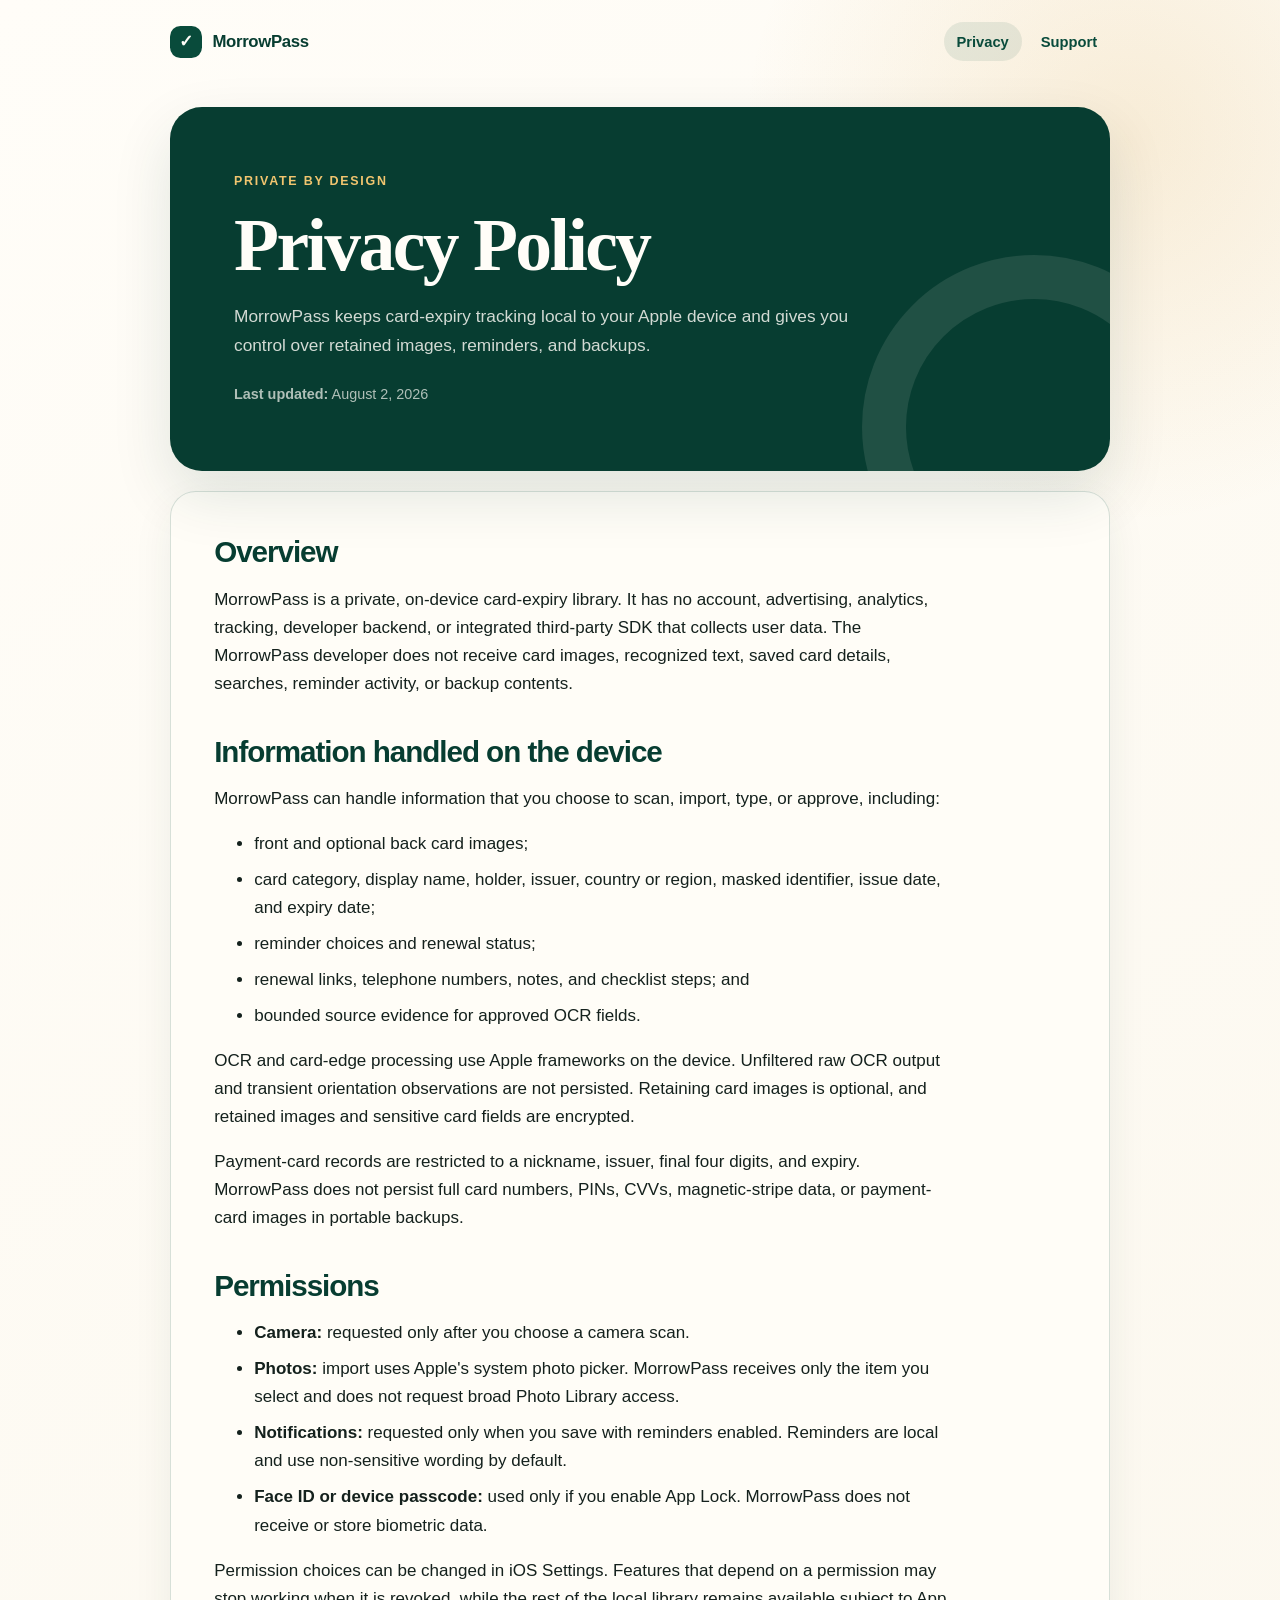
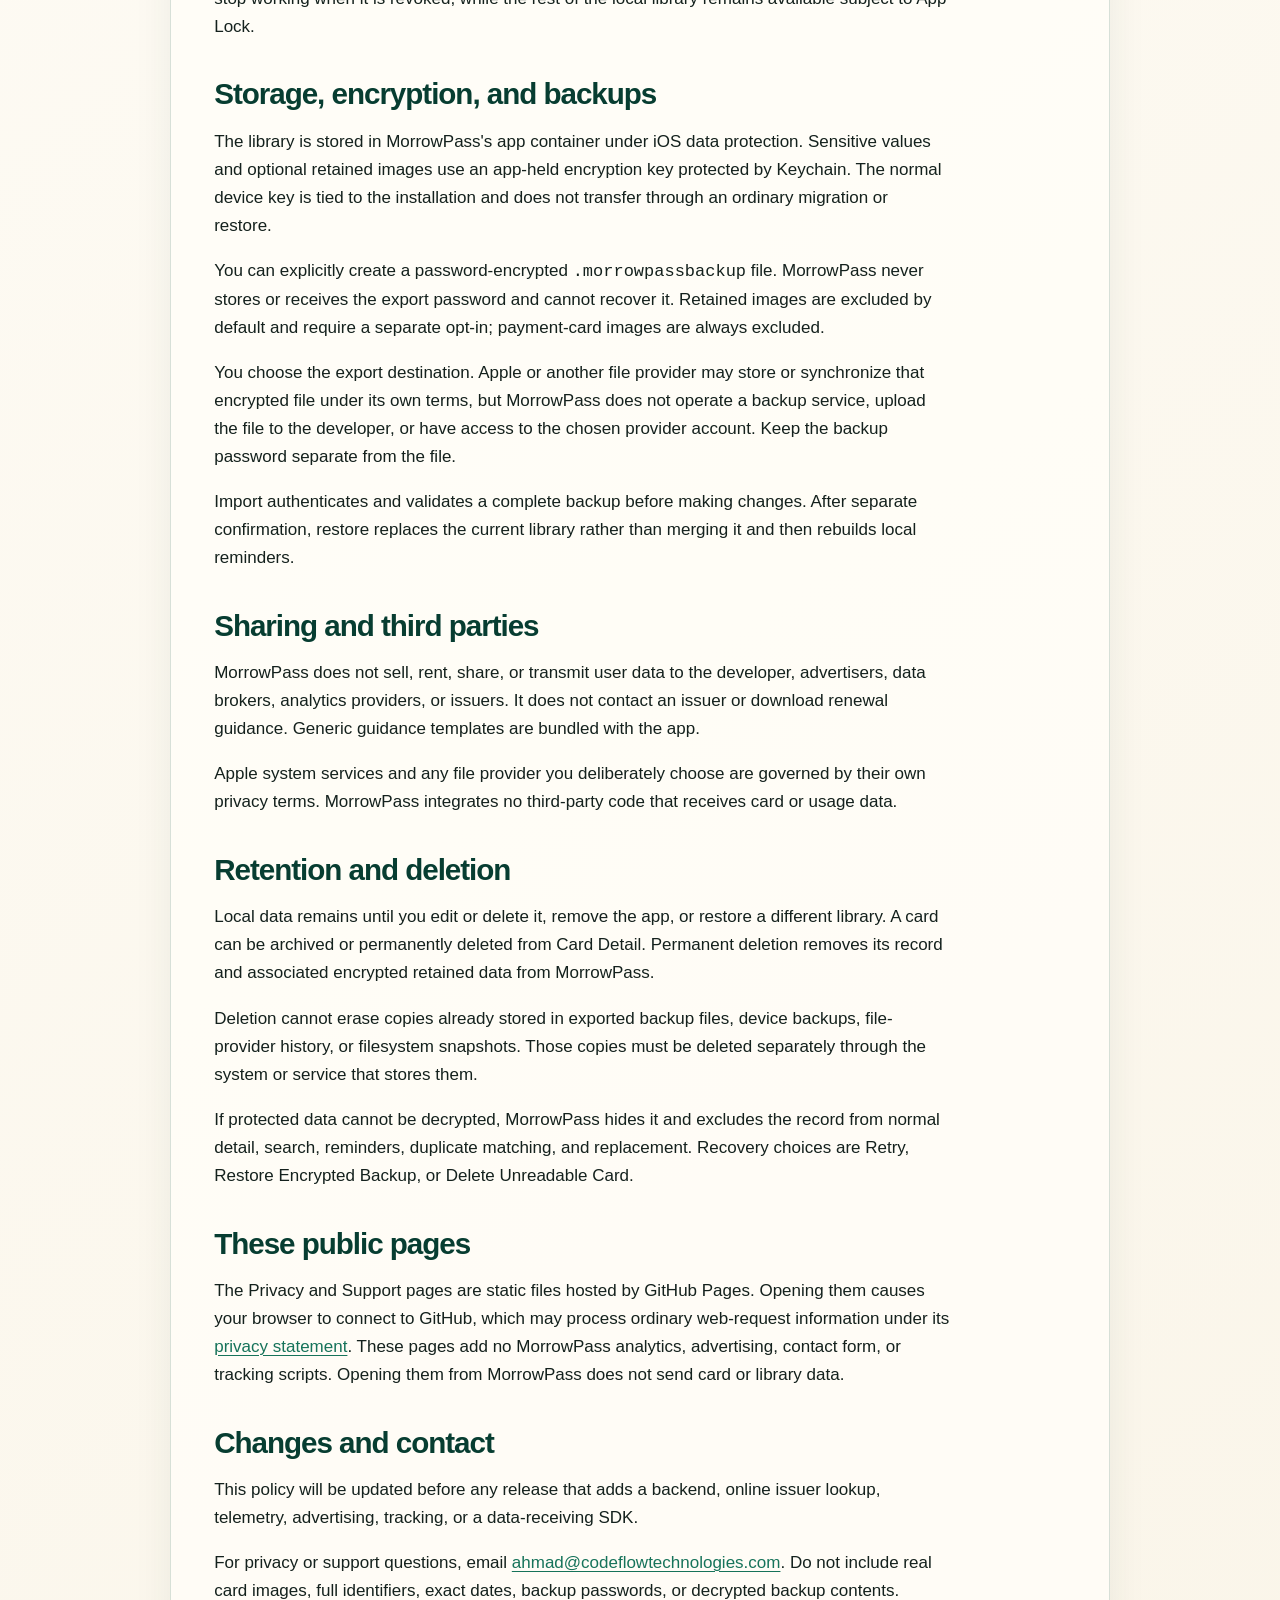
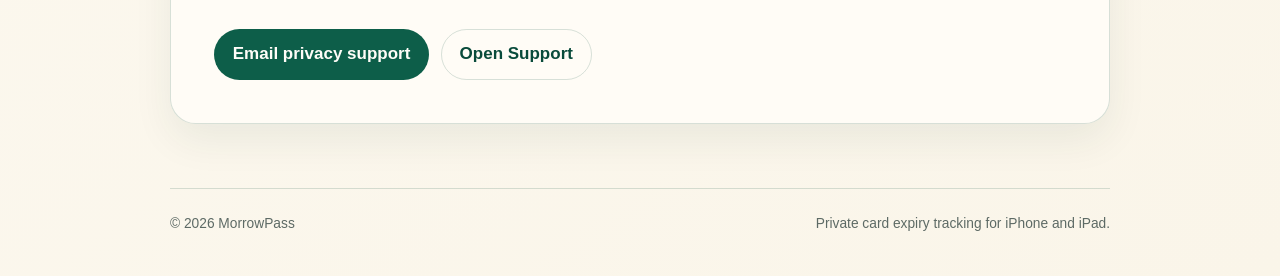
==== privacy.html @ 3c0a3bdc "Publish MorrowPass privacy and support pages" ====
<!doctype html>
<html lang="en">
  <head>
    <meta charset="utf-8" />
    <meta name="viewport" content="width=device-width, initial-scale=1" />
    <meta name="theme-color" content="#073d31" />
    <meta
      name="description"
      content="How MorrowPass handles card details, images, reminders, encryption, and backups."
    />
    <link rel="canonical" href="https://akouta.github.io/morrowpass-privacy/privacy.html" />
    <link rel="stylesheet" href="styles.css" />
    <meta property="og:type" content="website" />
    <meta property="og:title" content="MorrowPass Privacy Policy" />
    <meta
      property="og:description"
      content="Private, on-device card expiry tracking without accounts, analytics, or tracking."
    />
    <meta property="og:url" content="https://akouta.github.io/morrowpass-privacy/privacy.html" />
    <meta property="og:image" content="https://akouta.github.io/morrowpass-privacy/og.png" />
    <meta name="twitter:card" content="summary_large_image" />
    <title>Privacy Policy — MorrowPass</title>
  </head>
  <body>
    <header class="site-header">
      <a class="brand" href="privacy.html" aria-label="MorrowPass Privacy">
        <span class="brand-mark" aria-hidden="true">✓</span>
        MorrowPass
      </a>
      <nav class="site-nav" aria-label="Legal and support">
        <a href="privacy.html" aria-current="page">Privacy</a>
        <a href="support.html">Support</a>
      </nav>
    </header>

    <main class="shell">
      <section class="hero">
        <p class="eyebrow">Private by design</p>
        <h1>Privacy Policy</h1>
        <p class="hero-copy">
          MorrowPass keeps card-expiry tracking local to your Apple device and
          gives you control over retained images, reminders, and backups.
        </p>
        <p class="meta"><strong>Last updated:</strong> August 2, 2026</p>
      </section>

      <article class="content-card">
        <h2>Overview</h2>
        <p>
          MorrowPass is a private, on-device card-expiry library. It has no
          account, advertising, analytics, tracking, developer backend, or
          integrated third-party SDK that collects user data. The MorrowPass
          developer does not receive card images, recognized text, saved card
          details, searches, reminder activity, or backup contents.
        </p>

        <h2>Information handled on the device</h2>
        <p>MorrowPass can handle information that you choose to scan, import, type, or approve, including:</p>
        <ul>
          <li>front and optional back card images;</li>
          <li>card category, display name, holder, issuer, country or region, masked identifier, issue date, and expiry date;</li>
          <li>reminder choices and renewal status;</li>
          <li>renewal links, telephone numbers, notes, and checklist steps; and</li>
          <li>bounded source evidence for approved OCR fields.</li>
        </ul>
        <p>
          OCR and card-edge processing use Apple frameworks on the device.
          Unfiltered raw OCR output and transient orientation observations are
          not persisted. Retaining card images is optional, and retained images
          and sensitive card fields are encrypted.
        </p>
        <p>
          Payment-card records are restricted to a nickname, issuer, final four
          digits, and expiry. MorrowPass does not persist full card numbers,
          PINs, CVVs, magnetic-stripe data, or payment-card images in portable
          backups.
        </p>

        <h2>Permissions</h2>
        <ul>
          <li><strong>Camera:</strong> requested only after you choose a camera scan.</li>
          <li><strong>Photos:</strong> import uses Apple's system photo picker. MorrowPass receives only the item you select and does not request broad Photo Library access.</li>
          <li><strong>Notifications:</strong> requested only when you save with reminders enabled. Reminders are local and use non-sensitive wording by default.</li>
          <li><strong>Face ID or device passcode:</strong> used only if you enable App Lock. MorrowPass does not receive or store biometric data.</li>
        </ul>
        <p>
          Permission choices can be changed in iOS Settings. Features that
          depend on a permission may stop working when it is revoked, while the
          rest of the local library remains available subject to App Lock.
        </p>

        <h2>Storage, encryption, and backups</h2>
        <p>
          The library is stored in MorrowPass's app container under iOS data
          protection. Sensitive values and optional retained images use an
          app-held encryption key protected by Keychain. The normal device key
          is tied to the installation and does not transfer through an ordinary
          migration or restore.
        </p>
        <p>
          You can explicitly create a password-encrypted
          <code>.morrowpassbackup</code> file. MorrowPass never stores or
          receives the export password and cannot recover it. Retained images
          are excluded by default and require a separate opt-in; payment-card
          images are always excluded.
        </p>
        <p>
          You choose the export destination. Apple or another file provider may
          store or synchronize that encrypted file under its own terms, but
          MorrowPass does not operate a backup service, upload the file to the
          developer, or have access to the chosen provider account. Keep the
          backup password separate from the file.
        </p>
        <p>
          Import authenticates and validates a complete backup before making
          changes. After separate confirmation, restore replaces the current
          library rather than merging it and then rebuilds local reminders.
        </p>

        <h2>Sharing and third parties</h2>
        <p>
          MorrowPass does not sell, rent, share, or transmit user data to the
          developer, advertisers, data brokers, analytics providers, or
          issuers. It does not contact an issuer or download renewal guidance.
          Generic guidance templates are bundled with the app.
        </p>
        <p>
          Apple system services and any file provider you deliberately choose
          are governed by their own privacy terms. MorrowPass integrates no
          third-party code that receives card or usage data.
        </p>

        <h2>Retention and deletion</h2>
        <p>
          Local data remains until you edit or delete it, remove the app, or
          restore a different library. A card can be archived or permanently
          deleted from Card Detail. Permanent deletion removes its record and
          associated encrypted retained data from MorrowPass.
        </p>
        <p>
          Deletion cannot erase copies already stored in exported backup files,
          device backups, file-provider history, or filesystem snapshots. Those
          copies must be deleted separately through the system or service that
          stores them.
        </p>
        <p>
          If protected data cannot be decrypted, MorrowPass hides it and
          excludes the record from normal detail, search, reminders, duplicate
          matching, and replacement. Recovery choices are Retry, Restore
          Encrypted Backup, or Delete Unreadable Card.
        </p>

        <h2>These public pages</h2>
        <p>
          The Privacy and Support pages are static files hosted by GitHub Pages.
          Opening them causes your browser to connect to GitHub, which may
          process ordinary web-request information under its
          <a href="https://docs.github.com/en/site-policy/privacy-policies/github-general-privacy-statement">privacy statement</a>.
          These pages add no MorrowPass analytics, advertising, contact form, or
          tracking scripts. Opening them from MorrowPass does not send card or
          library data.
        </p>

        <h2>Changes and contact</h2>
        <p>
          This policy will be updated before any release that adds a backend,
          online issuer lookup, telemetry, advertising, tracking, or a
          data-receiving SDK.
        </p>
        <p>
          For privacy or support questions, email
          <a href="mailto:ahmad@codeflowtechnologies.com?subject=MorrowPass%20Privacy">ahmad@codeflowtechnologies.com</a>.
          Do not include real card images, full identifiers, exact dates,
          backup passwords, or decrypted backup contents.
        </p>
        <div class="button-row">
          <a class="button" href="mailto:ahmad@codeflowtechnologies.com?subject=MorrowPass%20Privacy">Email privacy support</a>
          <a class="button secondary" href="support.html">Open Support</a>
        </div>
      </article>
    </main>

    <footer class="site-footer">
      <p>© 2026 MorrowPass</p>
      <p>Private card expiry tracking for iPhone and iPad.</p>
    </footer>
  </body>
</html>
---- styles.css ----
:root {
  color-scheme: light dark;
  --forest-950: #073d31;
  --forest-900: #094b3b;
  --forest-800: #0d5e49;
  --forest-700: #16735a;
  --cream-50: #fffdf8;
  --cream-100: #faf5e9;
  --cream-200: #eee5d2;
  --gold-500: #d69b36;
  --ink: #14211d;
  --muted: #5d6a65;
  --line: rgba(9, 75, 59, 0.16);
  --shadow: 0 24px 60px rgba(7, 61, 49, 0.12);
}

* {
  box-sizing: border-box;
}

html {
  scroll-behavior: smooth;
}

body {
  margin: 0;
  background:
    radial-gradient(circle at 88% 4%, rgba(214, 155, 54, 0.16), transparent 24rem),
    linear-gradient(145deg, var(--cream-50), var(--cream-100));
  color: var(--ink);
  font-family: -apple-system, BlinkMacSystemFont, "Segoe UI", sans-serif;
  font-size: 17px;
  line-height: 1.65;
}

a {
  color: var(--forest-700);
  text-underline-offset: 0.18em;
  text-decoration-thickness: 0.08em;
}

a:hover {
  color: var(--forest-900);
}

.site-header,
.site-footer,
.shell {
  width: min(100% - 2rem, 940px);
  margin-inline: auto;
}

.site-header {
  display: flex;
  align-items: center;
  justify-content: space-between;
  gap: 1.5rem;
  padding-block: 1.4rem;
}

.brand {
  display: inline-flex;
  align-items: center;
  gap: 0.65rem;
  color: var(--forest-950);
  font-size: 1.05rem;
  font-weight: 750;
  letter-spacing: -0.02em;
  text-decoration: none;
}

.brand-mark {
  display: grid;
  width: 2rem;
  height: 2rem;
  place-items: center;
  border-radius: 0.65rem;
  background: var(--forest-900);
  color: var(--cream-50);
  font-size: 1.05rem;
}

.site-nav {
  display: flex;
  gap: 0.4rem;
}

.site-nav a {
  border-radius: 999px;
  padding: 0.45rem 0.8rem;
  color: var(--forest-900);
  font-size: 0.92rem;
  font-weight: 650;
  text-decoration: none;
}

.site-nav a[aria-current="page"],
.site-nav a:hover {
  background: rgba(9, 75, 59, 0.09);
}

.shell {
  padding-block: 1.5rem 4rem;
}

.hero {
  overflow: hidden;
  position: relative;
  border-radius: 2rem;
  padding: clamp(2rem, 6vw, 4rem);
  background: var(--forest-950);
  box-shadow: var(--shadow);
  color: var(--cream-50);
}

.hero::after {
  position: absolute;
  width: 16rem;
  height: 16rem;
  right: -6rem;
  bottom: -8rem;
  border: 2.8rem solid rgba(250, 245, 233, 0.1);
  border-radius: 50%;
  content: "";
}

.eyebrow {
  margin: 0 0 0.75rem;
  color: #f1c56f;
  font-size: 0.78rem;
  font-weight: 750;
  letter-spacing: 0.14em;
  text-transform: uppercase;
}

h1,
h2 {
  letter-spacing: -0.035em;
  line-height: 1.12;
}

h1 {
  max-width: 15ch;
  margin: 0;
  font-family: Georgia, "Times New Roman", serif;
  font-size: clamp(2.5rem, 7vw, 4.6rem);
  font-weight: 700;
}

.hero-copy {
  max-width: 39rem;
  margin: 1rem 0 0;
  color: rgba(255, 253, 248, 0.82);
  font-size: 1.08rem;
}

.meta {
  margin: 1.5rem 0 0;
  color: rgba(255, 253, 248, 0.68);
  font-size: 0.9rem;
}

.content-card {
  margin-top: 1.25rem;
  border: 1px solid var(--line);
  border-radius: 1.6rem;
  padding: clamp(1.4rem, 4vw, 2.7rem);
  background: rgba(255, 253, 248, 0.88);
  box-shadow: 0 16px 40px rgba(7, 61, 49, 0.07);
}

.content-card h2 {
  margin: 2.3rem 0 0.75rem;
  color: var(--forest-950);
  font-size: clamp(1.45rem, 3vw, 1.85rem);
}

.content-card h2:first-child {
  margin-top: 0;
}

.content-card p,
.content-card ul,
.content-card ol {
  max-width: 46rem;
}

.content-card li + li {
  margin-top: 0.5rem;
}

.callout {
  margin-block: 1.5rem;
  border-left: 4px solid var(--gold-500);
  border-radius: 0 1rem 1rem 0;
  padding: 1rem 1.15rem;
  background: rgba(214, 155, 54, 0.11);
}

.button-row {
  display: flex;
  flex-wrap: wrap;
  gap: 0.75rem;
  margin-top: 1.5rem;
}

.button {
  display: inline-flex;
  align-items: center;
  justify-content: center;
  min-height: 3rem;
  border: 1px solid transparent;
  border-radius: 999px;
  padding: 0.65rem 1.1rem;
  background: var(--forest-800);
  color: var(--cream-50);
  font-weight: 700;
  text-decoration: none;
}

.button:hover {
  background: var(--forest-950);
  color: var(--cream-50);
}

.button.secondary {
  border-color: var(--line);
  background: transparent;
  color: var(--forest-900);
}

.button.secondary:hover {
  background: rgba(9, 75, 59, 0.08);
}

.site-footer {
  display: flex;
  justify-content: space-between;
  gap: 1rem;
  border-top: 1px solid var(--line);
  padding-block: 1.5rem 2.5rem;
  color: var(--muted);
  font-size: 0.86rem;
}

.site-footer p {
  margin: 0;
}

@media (max-width: 620px) {
  body {
    font-size: 16px;
  }

  .site-header,
  .site-footer {
    align-items: flex-start;
    flex-direction: column;
  }

  .site-nav {
    width: 100%;
  }

  .site-nav a {
    flex: 1;
    text-align: center;
  }

  .hero {
    border-radius: 1.4rem;
  }

  .content-card {
    border-radius: 1.2rem;
  }
}

@media (prefers-color-scheme: dark) {
  :root {
    --ink: #f7f3e9;
    --muted: #abbab4;
    --line: rgba(238, 229, 210, 0.18);
  }

  body {
    background:
      radial-gradient(circle at 88% 4%, rgba(214, 155, 54, 0.11), transparent 24rem),
      #061f1a;
  }

  .brand,
  .site-nav a,
  .content-card h2,
  a {
    color: #9dd7c2;
  }

  .site-nav a[aria-current="page"],
  .site-nav a:hover,
  .button.secondary:hover {
    background: rgba(157, 215, 194, 0.1);
  }

  .content-card {
    background: rgba(9, 51, 41, 0.92);
  }

  .button.secondary {
    color: #b9e0d2;
  }
}
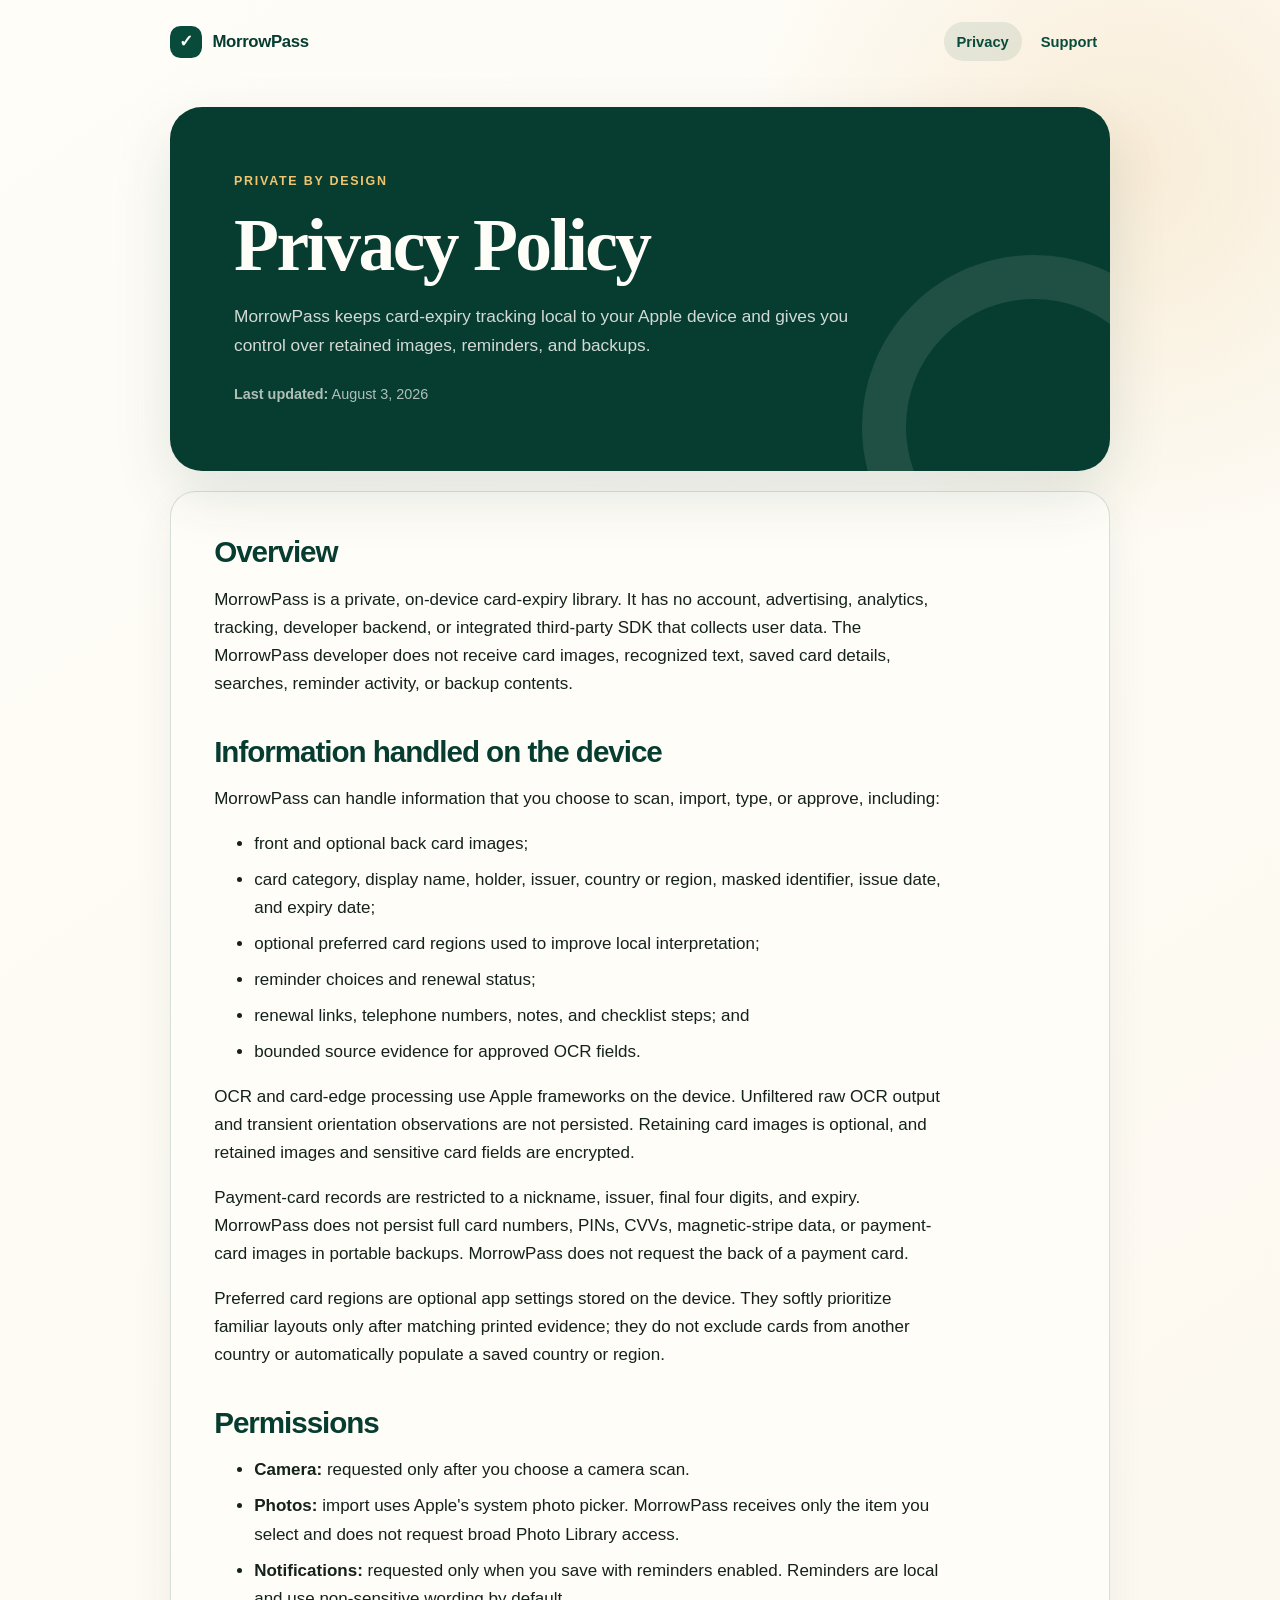
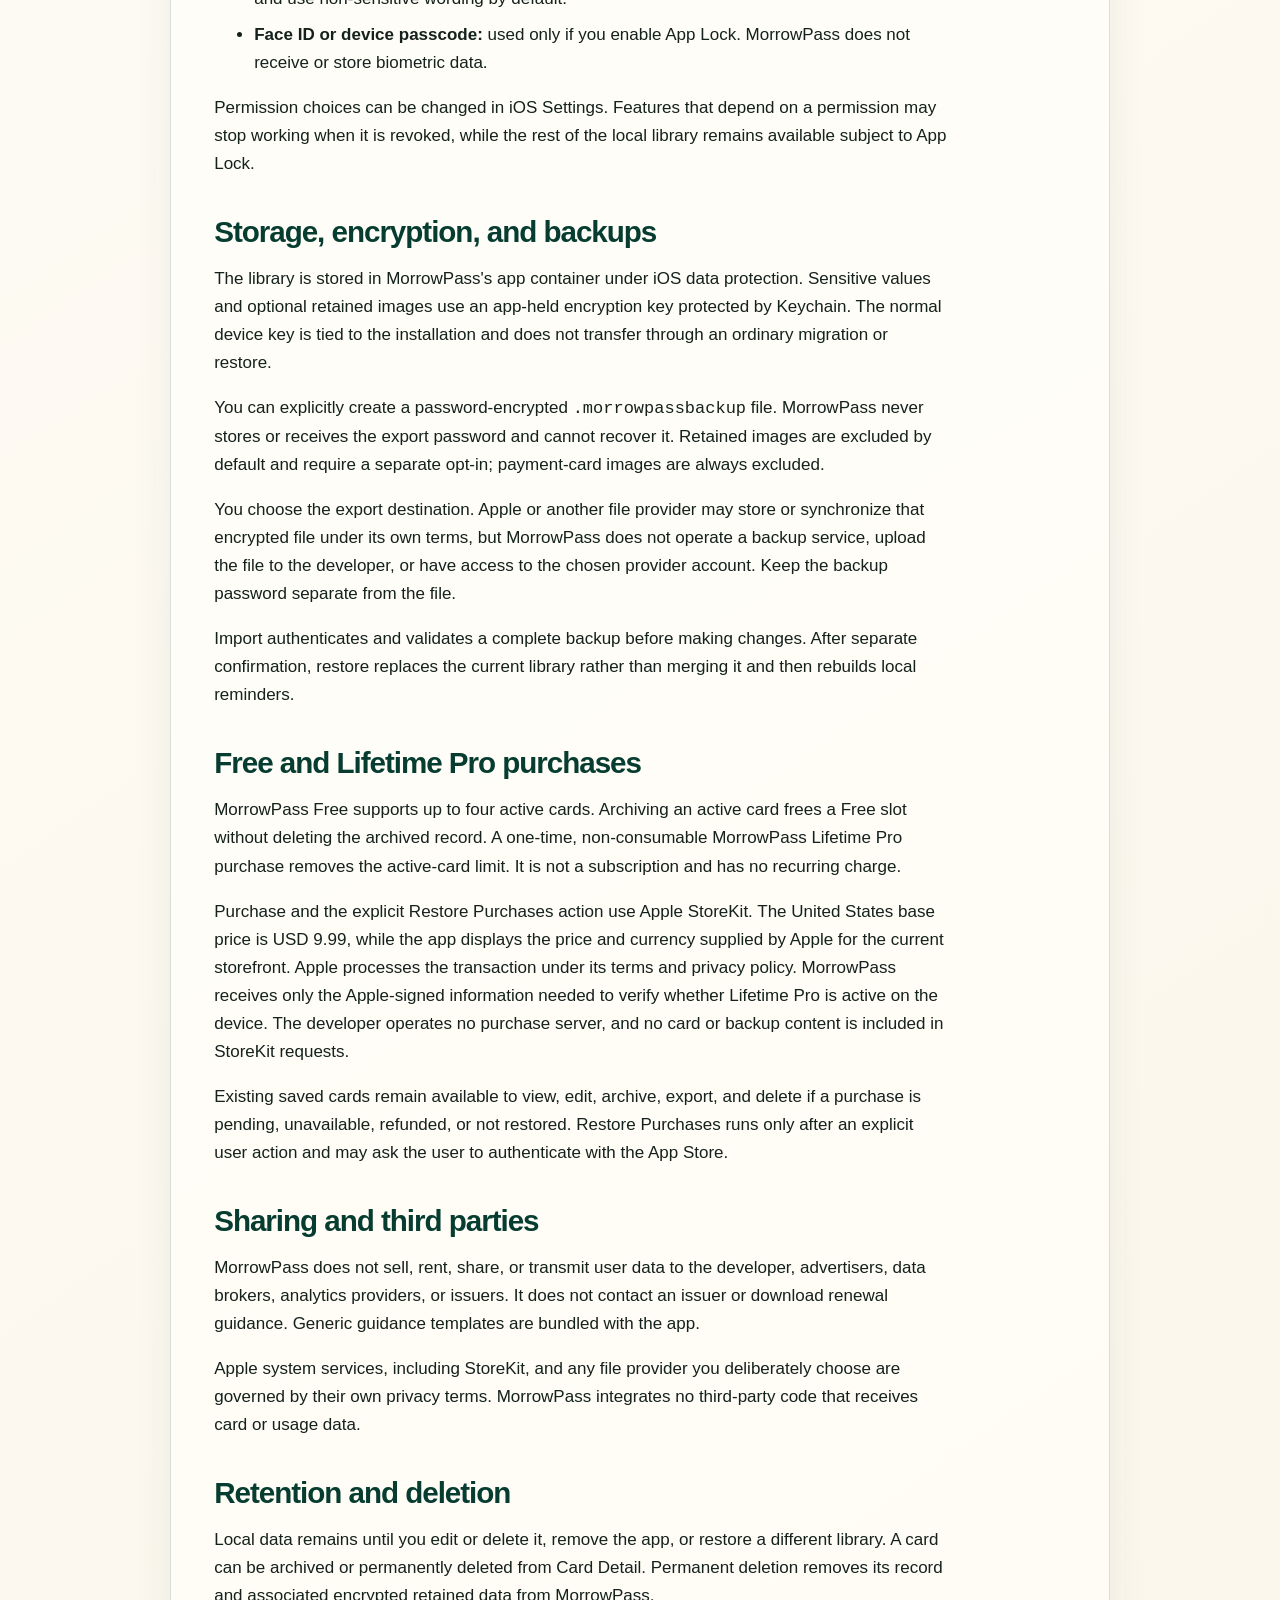
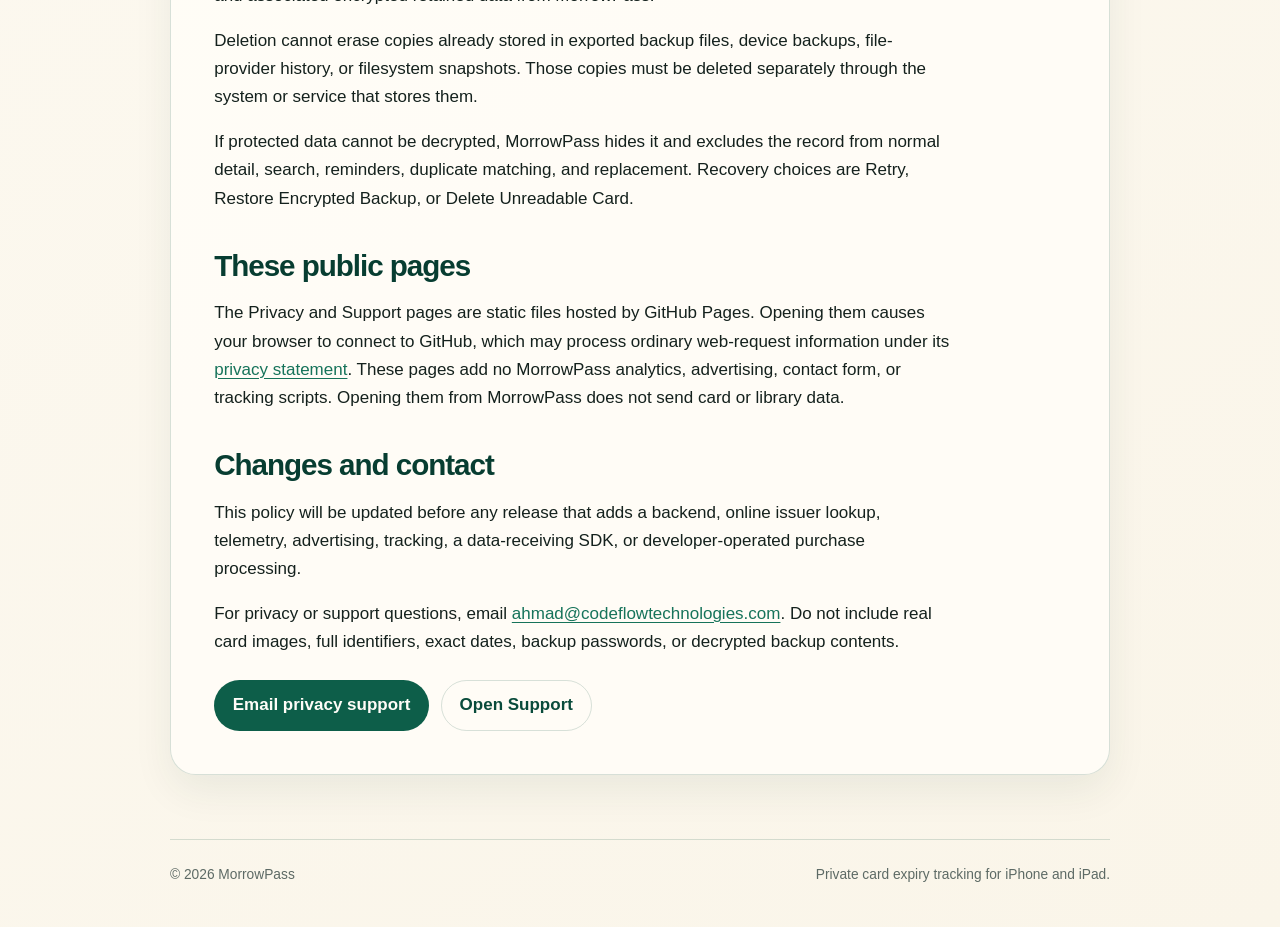
==== commit 99d01500: "Update Free and Lifetime Pro support pages" ====
--- a/privacy.html
+++ b/privacy.html
@@ -41,7 +41,7 @@
           MorrowPass keeps card-expiry tracking local to your Apple device and
           gives you control over retained images, reminders, and backups.
         </p>
-        <p class="meta"><strong>Last updated:</strong> August 2, 2026</p>
+        <p class="meta"><strong>Last updated:</strong> August 3, 2026</p>
       </section>
 
       <article class="content-card">
@@ -59,6 +59,7 @@
         <ul>
           <li>front and optional back card images;</li>
           <li>card category, display name, holder, issuer, country or region, masked identifier, issue date, and expiry date;</li>
+          <li>optional preferred card regions used to improve local interpretation;</li>
           <li>reminder choices and renewal status;</li>
           <li>renewal links, telephone numbers, notes, and checklist steps; and</li>
           <li>bounded source evidence for approved OCR fields.</li>
@@ -73,7 +74,13 @@
           Payment-card records are restricted to a nickname, issuer, final four
           digits, and expiry. MorrowPass does not persist full card numbers,
           PINs, CVVs, magnetic-stripe data, or payment-card images in portable
-          backups.
+          backups. MorrowPass does not request the back of a payment card.
+        </p>
+        <p>
+          Preferred card regions are optional app settings stored on the
+          device. They softly prioritize familiar layouts only after matching
+          printed evidence; they do not exclude cards from another country or
+          automatically populate a saved country or region.
         </p>
 
         <h2>Permissions</h2>
@@ -97,6 +104,7 @@
           is tied to the installation and does not transfer through an ordinary
           migration or restore.
         </p>
+
         <p>
           You can explicitly create a password-encrypted
           <code>.morrowpassbackup</code> file. MorrowPass never stores or
@@ -117,6 +125,31 @@
           library rather than merging it and then rebuilds local reminders.
         </p>
 
+        <h2>Free and Lifetime Pro purchases</h2>
+        <p>
+          MorrowPass Free supports up to four active cards. Archiving an active
+          card frees a Free slot without deleting the archived record. A
+          one-time, non-consumable MorrowPass Lifetime Pro purchase removes the
+          active-card limit. It is not a subscription and has no recurring
+          charge.
+        </p>
+        <p>
+          Purchase and the explicit Restore Purchases action use Apple
+          StoreKit. The United States base price is USD 9.99, while the app
+          displays the price and currency supplied by Apple for the current
+          storefront. Apple processes the transaction under its terms and
+          privacy policy. MorrowPass receives only the Apple-signed information
+          needed to verify whether Lifetime Pro is active on the device. The
+          developer operates no purchase server, and no card or backup content
+          is included in StoreKit requests.
+        </p>
+        <p>
+          Existing saved cards remain available to view, edit, archive, export,
+          and delete if a purchase is pending, unavailable, refunded, or not
+          restored. Restore Purchases runs only after an explicit user action
+          and may ask the user to authenticate with the App Store.
+        </p>
+
         <h2>Sharing and third parties</h2>
         <p>
           MorrowPass does not sell, rent, share, or transmit user data to the
@@ -125,9 +158,10 @@
           Generic guidance templates are bundled with the app.
         </p>
         <p>
-          Apple system services and any file provider you deliberately choose
-          are governed by their own privacy terms. MorrowPass integrates no
-          third-party code that receives card or usage data.
+          Apple system services, including StoreKit, and any file provider you
+          deliberately choose are governed by their own privacy terms.
+          MorrowPass integrates no third-party code that receives card or usage
+          data.
         </p>
 
         <h2>Retention and deletion</h2>
@@ -164,8 +198,8 @@
         <h2>Changes and contact</h2>
         <p>
           This policy will be updated before any release that adds a backend,
-          online issuer lookup, telemetry, advertising, tracking, or a
-          data-receiving SDK.
+          online issuer lookup, telemetry, advertising, tracking, a
+          data-receiving SDK, or developer-operated purchase processing.
         </p>
         <p>
           For privacy or support questions, email
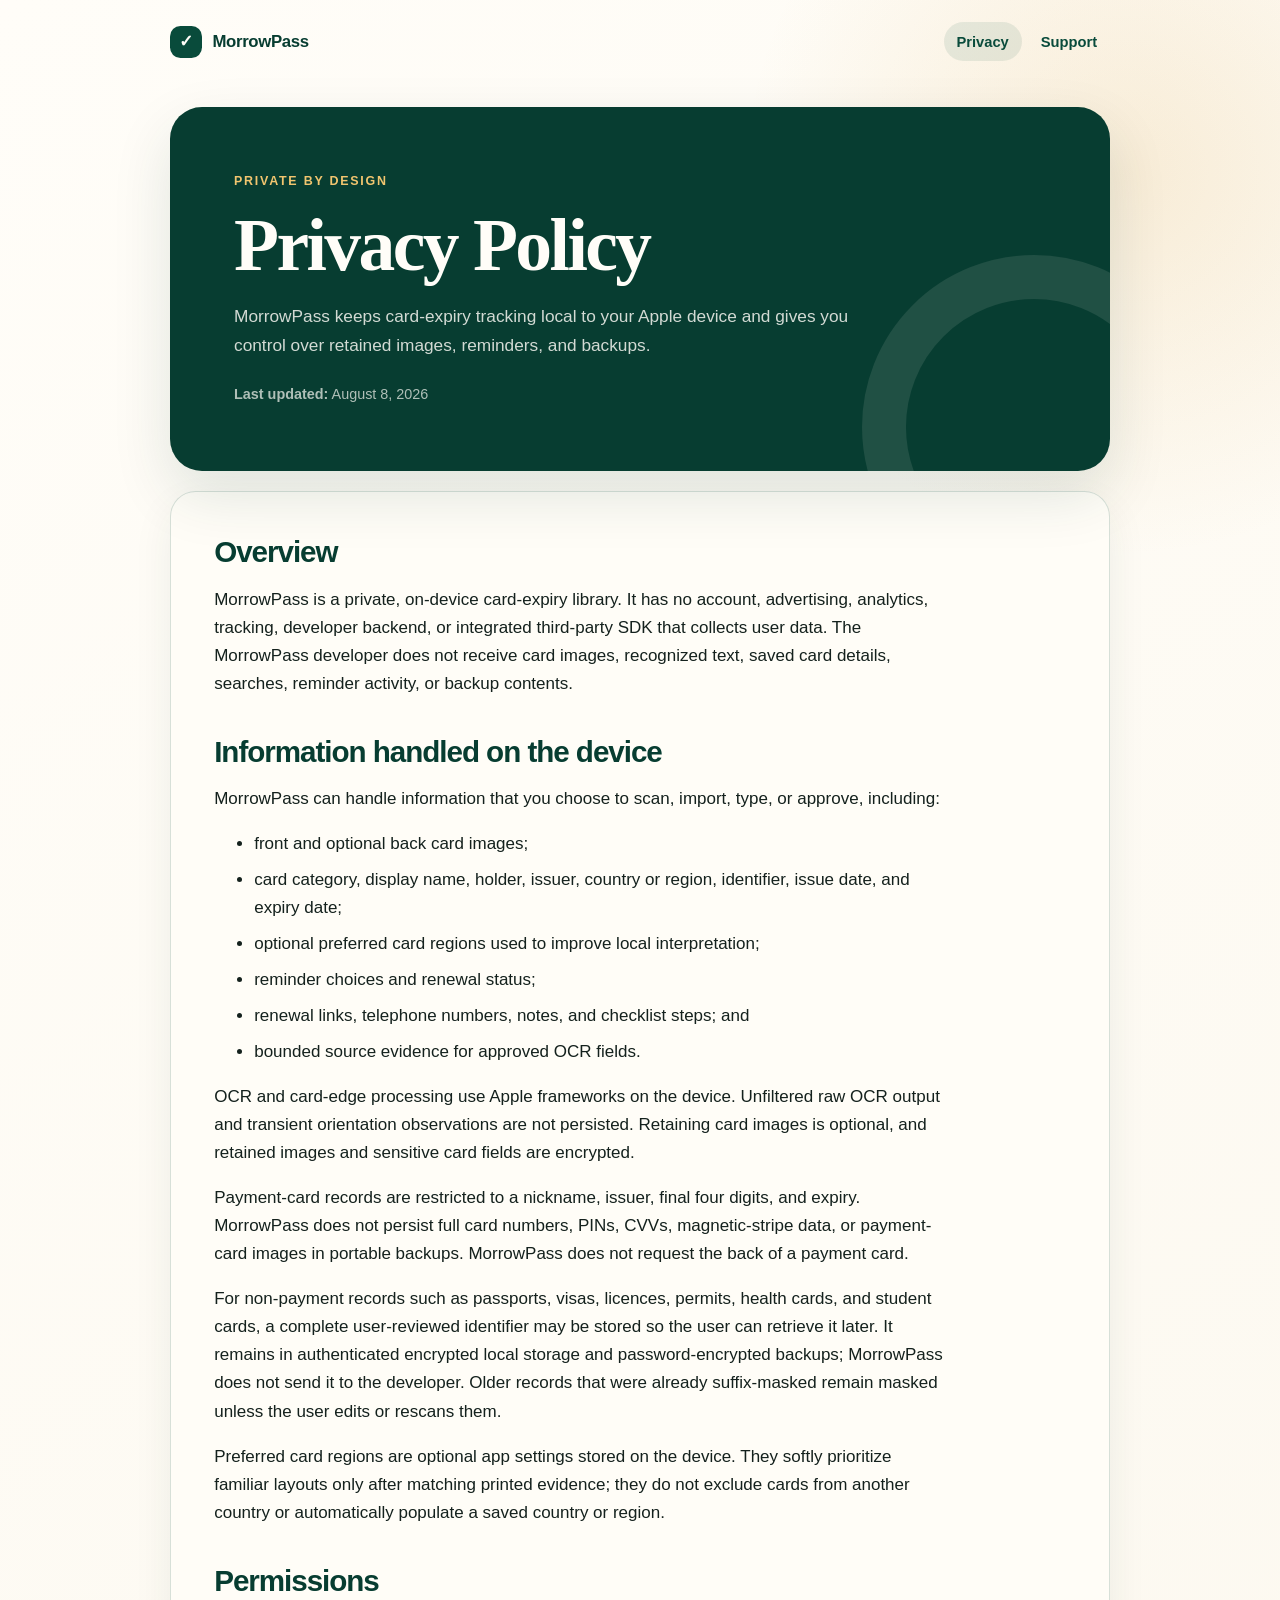
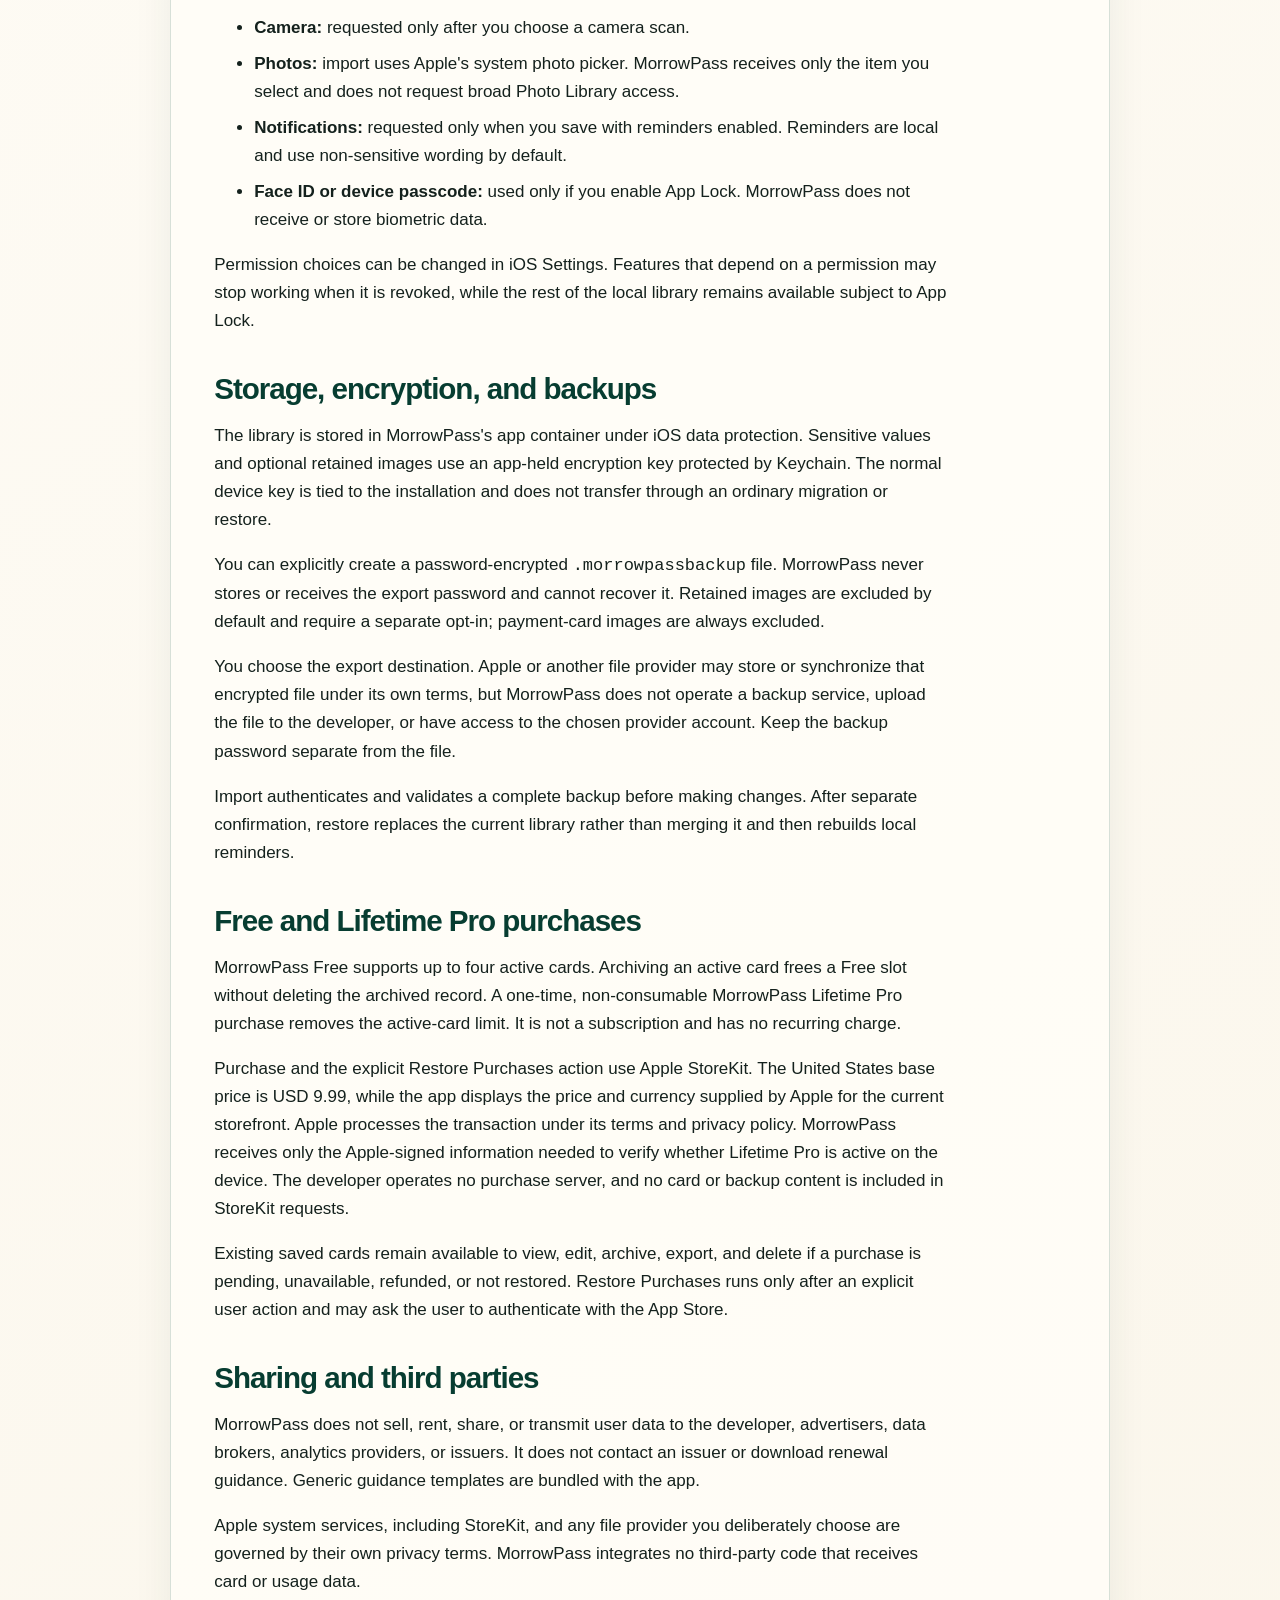
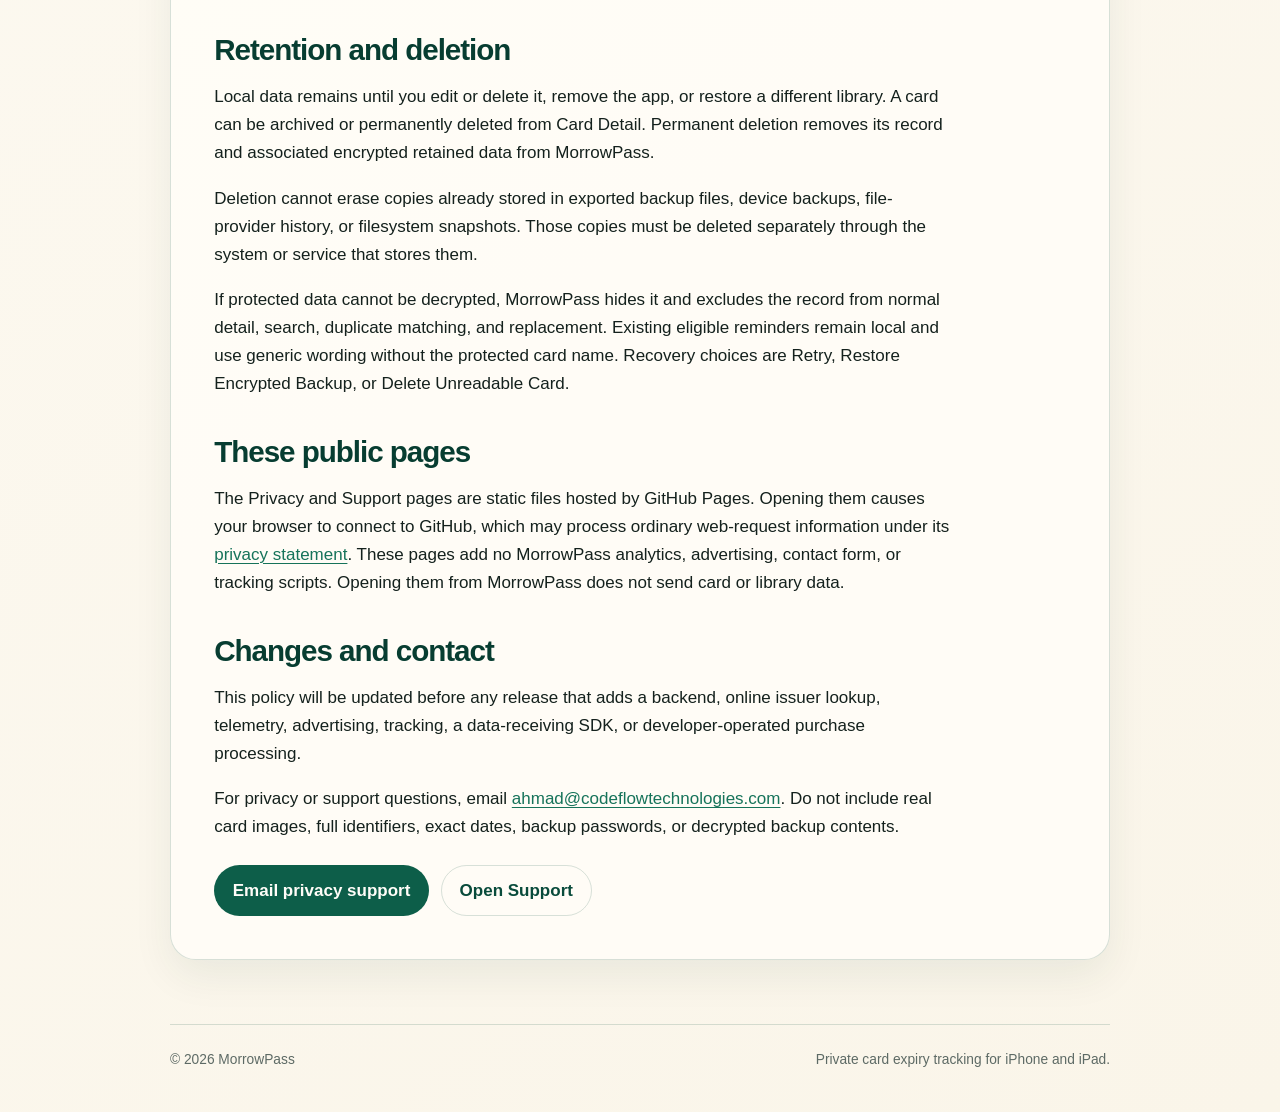
==== commit 2f691f7a: "Publish August 8 MorrowPass privacy policy" ====
--- a/privacy.html
+++ b/privacy.html
@@ -41,7 +41,7 @@
           MorrowPass keeps card-expiry tracking local to your Apple device and
           gives you control over retained images, reminders, and backups.
         </p>
-        <p class="meta"><strong>Last updated:</strong> August 3, 2026</p>
+        <p class="meta"><strong>Last updated:</strong> August 8, 2026</p>
       </section>
 
       <article class="content-card">
@@ -58,7 +58,7 @@
         <p>MorrowPass can handle information that you choose to scan, import, type, or approve, including:</p>
         <ul>
           <li>front and optional back card images;</li>
-          <li>card category, display name, holder, issuer, country or region, masked identifier, issue date, and expiry date;</li>
+          <li>card category, display name, holder, issuer, country or region, identifier, issue date, and expiry date;</li>
           <li>optional preferred card regions used to improve local interpretation;</li>
           <li>reminder choices and renewal status;</li>
           <li>renewal links, telephone numbers, notes, and checklist steps; and</li>
@@ -75,6 +75,15 @@
           digits, and expiry. MorrowPass does not persist full card numbers,
           PINs, CVVs, magnetic-stripe data, or payment-card images in portable
           backups. MorrowPass does not request the back of a payment card.
+        </p>
+        <p>
+          For non-payment records such as passports, visas, licences, permits,
+          health cards, and student cards, a complete user-reviewed identifier
+          may be stored so the user can retrieve it later. It remains in
+          authenticated encrypted local storage and password-encrypted backups;
+          MorrowPass does not send it to the developer. Older records that were
+          already suffix-masked remain masked unless the user edits or rescans
+          them.
         </p>
         <p>
           Preferred card regions are optional app settings stored on the
@@ -179,9 +188,10 @@
         </p>
         <p>
           If protected data cannot be decrypted, MorrowPass hides it and
-          excludes the record from normal detail, search, reminders, duplicate
-          matching, and replacement. Recovery choices are Retry, Restore
-          Encrypted Backup, or Delete Unreadable Card.
+          excludes the record from normal detail, search, duplicate matching,
+          and replacement. Existing eligible reminders remain local and use
+          generic wording without the protected card name. Recovery choices
+          are Retry, Restore Encrypted Backup, or Delete Unreadable Card.
         </p>
 
         <h2>These public pages</h2>
